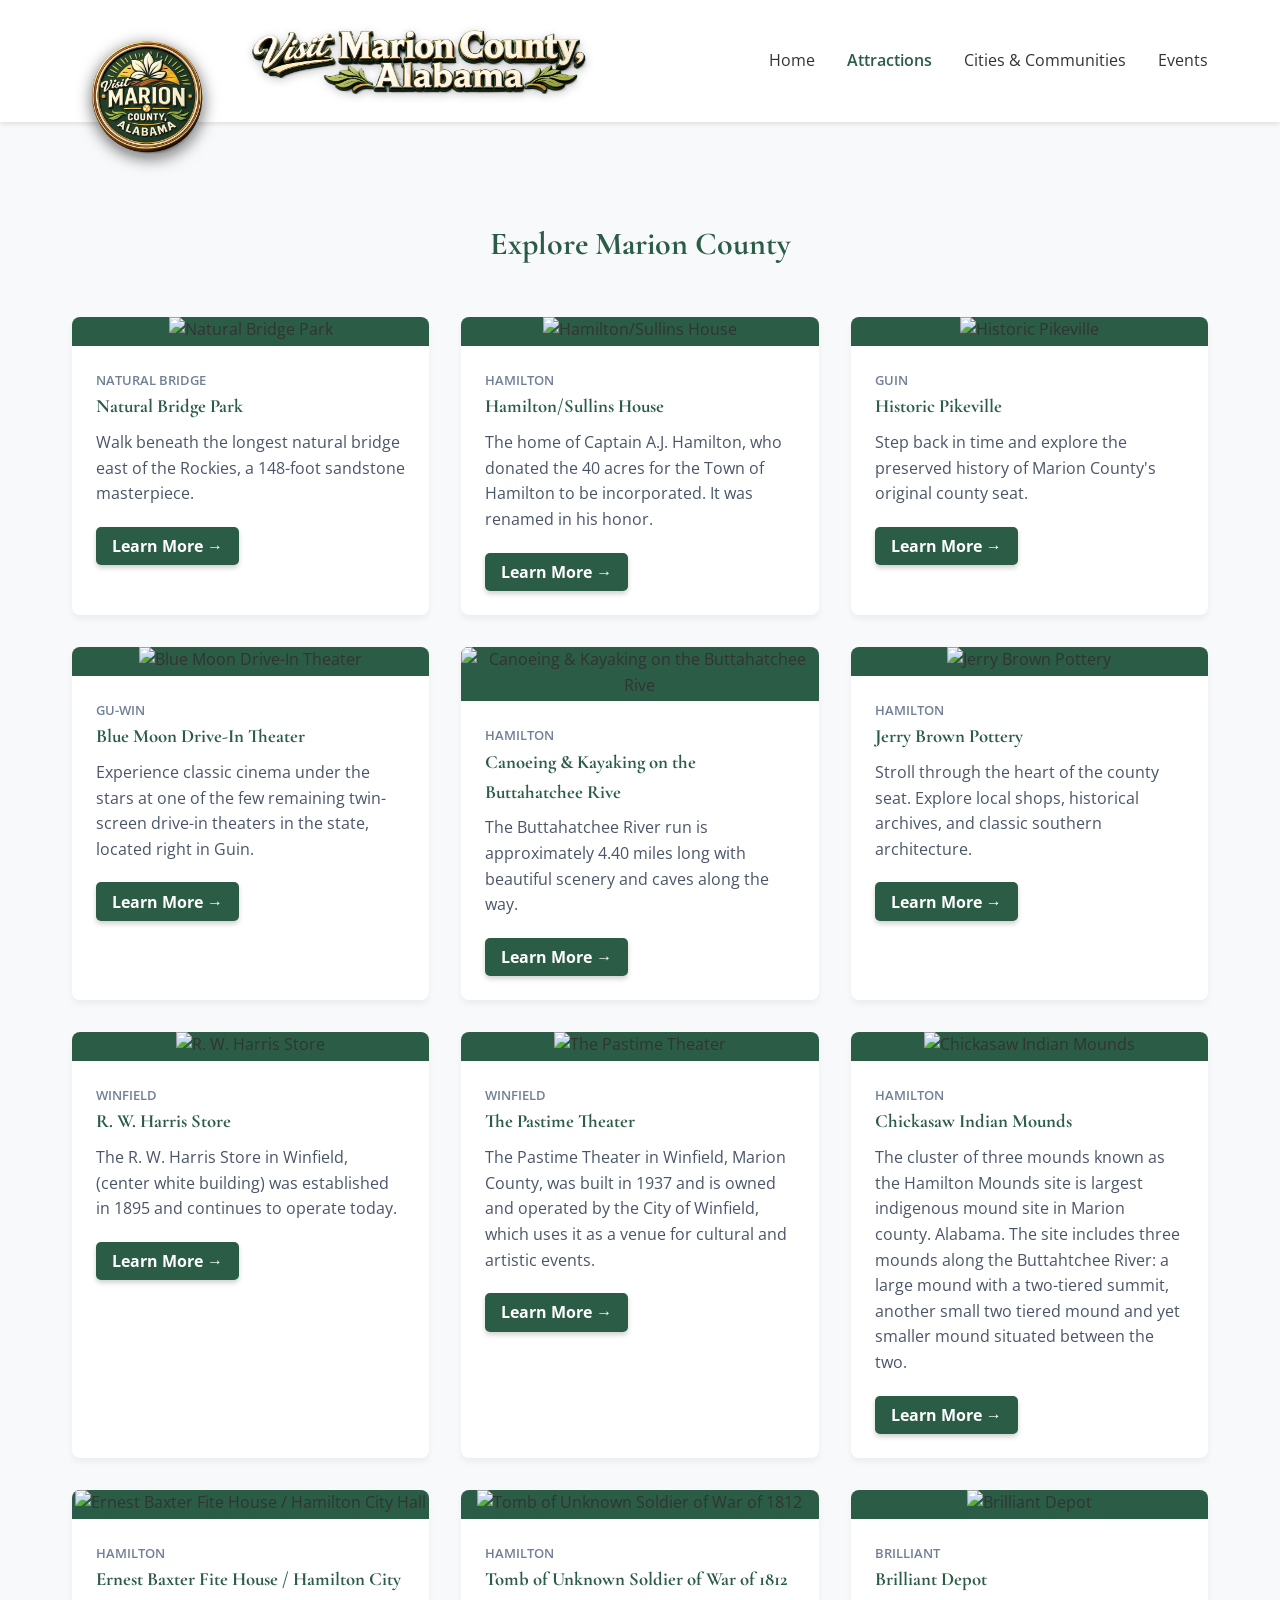
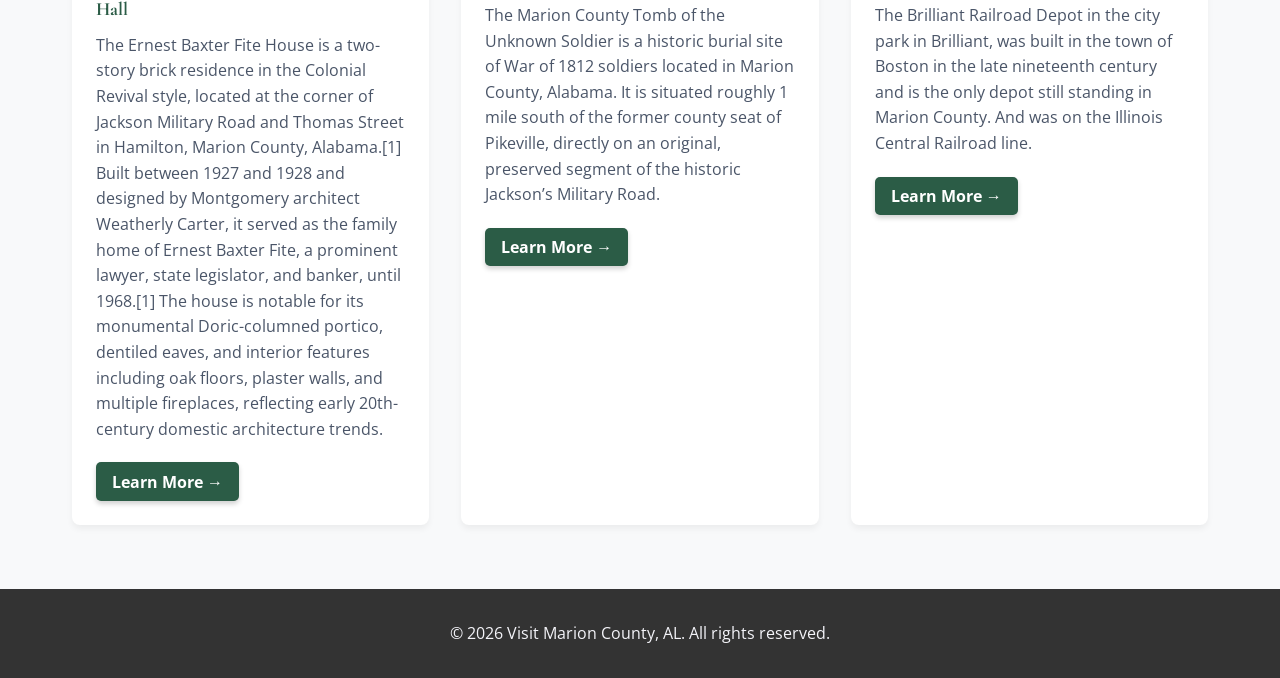
==== attractions.html @ 50924ee7 "Add files via upload" ====
﻿<!DOCTYPE html>
<html lang="en">
<head>
    <meta charset="UTF-8">
    <meta name="viewport" content="width=device-width, initial-scale=1.0">
    <meta http-equiv="Cache-Control" content="no-cache, no-store, must-revalidate">
    <meta http-equiv="Pragma" content="no-cache">
    <meta http-equiv="Expires" content="0">
    <title>Local Attractions | Visit Marion County, AL</title>
    <meta name="description" content="Explore the best places to visit, shop, and relax in Marion County, Alabama.">
    
    <link rel="preconnect" href="https://fonts.googleapis.com">
    <link rel="preconnect" href="https://fonts.gstatic.com" crossorigin>
    <link href="https://fonts.googleapis.com/css2?family=Cormorant+Garamond:wght@600;700&family=Open+Sans:wght@400;600;700&family=Playfair+Display:ital,wght@0,600;0,700;1,600&display=swap" rel="stylesheet">
    
    <link rel="stylesheet" href="style.css?v=202606122145">
    
    <!-- Favicons -->
<link rel="apple-touch-icon" sizes="180x180" href="/apple-touch-icon.png">
<link rel="icon" type="image/png" sizes="32x32" href="/favicon-32x32.png">
<link rel="icon" type="image/png" sizes="16x16" href="/favicon-16x16.png">
<link rel="manifest" href="/site.webmanifest">
<link rel="shortcut icon" href="/favicon.ico">
</head>
<body>

    <header class="site-header">
        <div class="nav-container">
            <a href="index.html?v=202606122145" class="logo">
                <img src="./assets/vmc_logo.png?v=202606122145" alt="Visit Marion County Logo" class="nav-logo-img">
                <img src="./assets/vmc_word_title.png?v=202606122145" alt="Visit Marion County, Alabama" class="nav-title-img">
            </a>
            <nav class="main-nav">
                <ul>
                    <li><a href="index.html?v=202606122145">Home</a></li>
                    <li><a href="attractions.html?v=202606122145" class="active">Attractions</a></li>
                    <li><a href="communities.html?v=202606122145">Cities & Communities</a></li>
                    <li><a href="events.html?v=202606122145">Events</a></li>
                </ul>
            </nav>
        </div>
    </header>

    <main class="content-wrapper" style="margin-top: 6rem;">
        <h2 class="section-title">Explore Marion County</h2>
        
        <div class="grid-container" id="attractions-grid">
            <p style="text-align: center; width: 100%;">Loading attractions...</p>
        </div>
    </main>

    <footer class="site-footer">
        <p>&copy; 2026 Visit Marion County, AL. All rights reserved.</p>
    </footer>

    <script src="main.js?v=202606122145"></script>
</body>
</html>
---- style.css ----
﻿/* --- CSS Variables for Easy Theming --- */
:root {
    --primary-color: #2b5c46; 
    --secondary-color: #e67e22; 
    --text-dark: #333333;
    --text-light: #f4f4f9;
    --bg-light: #ffffff;
    --bg-offwhite: #f8f9fa;
    
    /* Updated Fonts */
    --font-main: 'Open Sans', sans-serif; /* Clean font for small reading */
    --font-heading: 'Cormorant Garamond', 'Playfair Display', Georgia, serif; /* Refined display font inspired by the wordmark */
}
/* --- Global Resets --- */
* {
    margin: 0;
    padding: 0;
    box-sizing: border-box;
}

body {
    font-family: var(--font-main);
    color: var(--text-dark);
    background-color: var(--bg-offwhite);
    line-height: 1.6;
}

/* --- Typography & Links --- */
a {
    text-decoration: none;
    color: var(--text-dark);
    transition: color 0.3s ease;
}

/* --- Navigation Header (Flexbox) --- */
.site-header {
    background-color: var(--bg-light);
    box-shadow: 0 2px 5px rgba(0,0,0,0.1);
    position: sticky;
    top: 0;
    z-index: 1000;
}

.nav-container {
    display: flex;
    justify-content: space-between;
    align-items: center;
    max-width: 1200px;
    margin: 0 auto;
    padding: 1rem 2rem;
}

/* --- Overlapping / Straddling Logo --- */
.logo {
    display: flex;
    align-items: center;
    text-decoration: none;
    position: relative; 
    z-index: 1002; /* Ensures the logo stays visually above the hero video overlay */
    max-width: 100%;
    min-width: 0;
}

.nav-logo-img {
    height: 150px; /* Increased significantly to serve as a strong anchor */
    width: auto;
    margin-right: 20px; /* Pushes the text slightly further away to let the larger logo breathe */
    margin-top: 5px; /* Pulls the logo up closer to the very top edge of the screen */
    margin-bottom: -75px; /* Maintains the exact 50/50 straddle over the video */
    filter: drop-shadow(0 4px 8px rgba(0,0,0,0.6)); /* Made the shadow slightly darker to help it pop against the video */
}

.nav-title-img {
    max-height: 90px; /* Keeps the wordmark contained inside the menu bar */
    width: auto;      /* Prevents the image from stretching or distorting */
    max-width: min(430px, 55vw);
    object-fit: contain;
    filter: drop-shadow(0 2px 4px rgba(0,0,0,0.2)); /* Adds a very soft shadow to make it pop off the white background */
}
.text {
    font-size: 1.5rem;
    font-weight: bold;
    color: var(--primary-color);
}
.main-nav ul {
    list-style: none;
    display: flex;
    gap: 2rem;
}

.main-nav a:hover, .main-nav a.active {
    color: var(--primary-color);
    font-weight: 600;
}

/* --- Hero Section with Background Video --- */
.hero {
    position: relative;
    color: var(--text-light);
    text-align: center;
    padding: 8rem 2rem; /* Increased padding slightly for a larger cinematic feel */
    overflow: hidden; /* Keeps the video from bleeding outside the section */
    display: flex;
    align-items: center;
    justify-content: center;
    min-height: 60vh; /* Ensures the video area is always reasonably tall */
}

.hero-video {
    position: absolute;
    top: 50%;
    left: 50%;
    min-width: 100%;
    min-height: 100%;
    width: auto;
    height: auto;
    transform: translateX(-50%) translateY(-50%);
    z-index: 1; /* Pushes the video to the very back */
    object-fit: cover; /* Forces the video to fill the space without stretching */
}

.hero-overlay {
    position: absolute;
    top: 0;
    left: 0;
    width: 100%;
    height: 100%;
    background-color: rgba(43, 92, 70, 0.6); /* Uses your primary green color with 60% transparency */
    z-index: 2; /* Sits between the video and the text */
}

.hero-content {
    position: relative;
    z-index: 3; /* Prings the text and button to the very front */
    max-width: 800px;
}

.hero h1 {
    font-family: var(--font-heading);
    font-size: 3.5rem;
    font-weight: 700;
    margin-bottom: 1rem;
    text-shadow: 2px 2px 4px rgba(0,0,0,0.5); /* Helps text pop off the screen */
}

.hero p {
    font-size: 1.2rem;
    margin: 0 auto 2rem auto;
    text-shadow: 1px 1px 3px rgba(0,0,0,0.5);
}
/* --- Content Wrapper & Grid Section --- */
.content-wrapper {
    max-width: 1200px;
    margin: 4rem auto;
    padding: 0 2rem;
}

.section-title {
    font-family: var(--font-heading);
    text-align: center;
    font-size: 2rem;
    font-weight: 700;
    margin-bottom: 3rem;
    color: var(--primary-color);
}

/* THE MAGIC RESPONSIVE GRID */
.grid-container {
    display: grid;
    /* This automatically creates new columns if there is at least 300px of space, otherwise it stacks them */
    grid-template-columns: repeat(auto-fit, minmax(300px, 1fr));
    gap: 2rem;
}

.grid-card {
    background: var(--bg-light);
    border-radius: 8px;
    overflow: hidden;
    box-shadow: 0 4px 6px rgba(0,0,0,0.05);
    transition: transform 0.3s ease;
}

.grid-card:hover {
    transform: translateY(-5px);
}

.card-image {
    height: 200px;
    width: 100%;
    /* Replace background-color with actual images using background-image or an <img> tag */
}

.card-content {
    padding: 1.5rem;
}

.card-content h3 {
    font-family: var(--font-heading);
    font-weight: 700;
    margin-bottom: 0.5rem;
    color: var(--primary-color);
}

.card-link {
    display: inline-block;
    margin-top: 0.25rem;
    background-color: var(--primary-color);
    color: var(--bg-light);
    padding: 0.7rem 1rem;
    border-radius: 5px;
    font-weight: 700;
    line-height: 1;
    box-shadow: 0 3px 5px rgba(0,0,0,0.18);
    transition: background-color 0.3s ease, color 0.3s ease, transform 0.2s ease;
}

.card-link:hover {
    background-color: #1f4433;
    color: var(--bg-light);
    transform: translateY(-2px);
}

.card-actions {
    display: flex;
    flex-wrap: wrap;
    gap: 0.75rem;
    align-items: center;
}

.card-actions .card-link {
    margin-top: 0;
}


/* --- Footer --- */
.site-footer {
    background-color: var(--text-dark);
    color: var(--text-light);
    text-align: center;
    padding: 2rem;
    margin-top: auto;
}

/* --- Mobile Nav Media Query --- */
@media (max-width: 768px) {
    .nav-container {
        flex-direction: column;
        gap: 1rem;
        padding: 0.75rem 1rem 1rem;
        overflow: visible;
    }

    .logo {
        justify-content: center;
        width: 100%;
    }

    .nav-logo-img {
        height: 86px;
        margin-right: 8px;
        margin-top: 0;
        margin-bottom: -28px;
        flex: 0 0 auto;
    }

    .nav-title-img {
        max-height: 58px;
        max-width: calc(100% - 98px);
    }
    
    .main-nav ul {
        flex-wrap: wrap;
        justify-content: center;
        gap: 1rem;
    }
}
/* --- Buttons --- */
.btn {
    display: inline-block;
    background-color: var(--secondary-color); /* Pulls that warm orange accent */
    color: var(--bg-light); /* Keeps the text bright white */
    padding: 0.8rem 1.5rem;
    border-radius: 5px;
    font-weight: bold;
    text-transform: uppercase;
    letter-spacing: 1px;
    transition: background-color 0.3s ease, transform 0.2s ease;
    box-shadow: 0 4px 6px rgba(0,0,0,0.4); /* Helps it stand out from the video */
}

.btn:hover {
    background-color: #d67118;
    color: var(--bg-light);
    transform: translateY(-2px); /* Gives it a nice little lift when clicked */
}
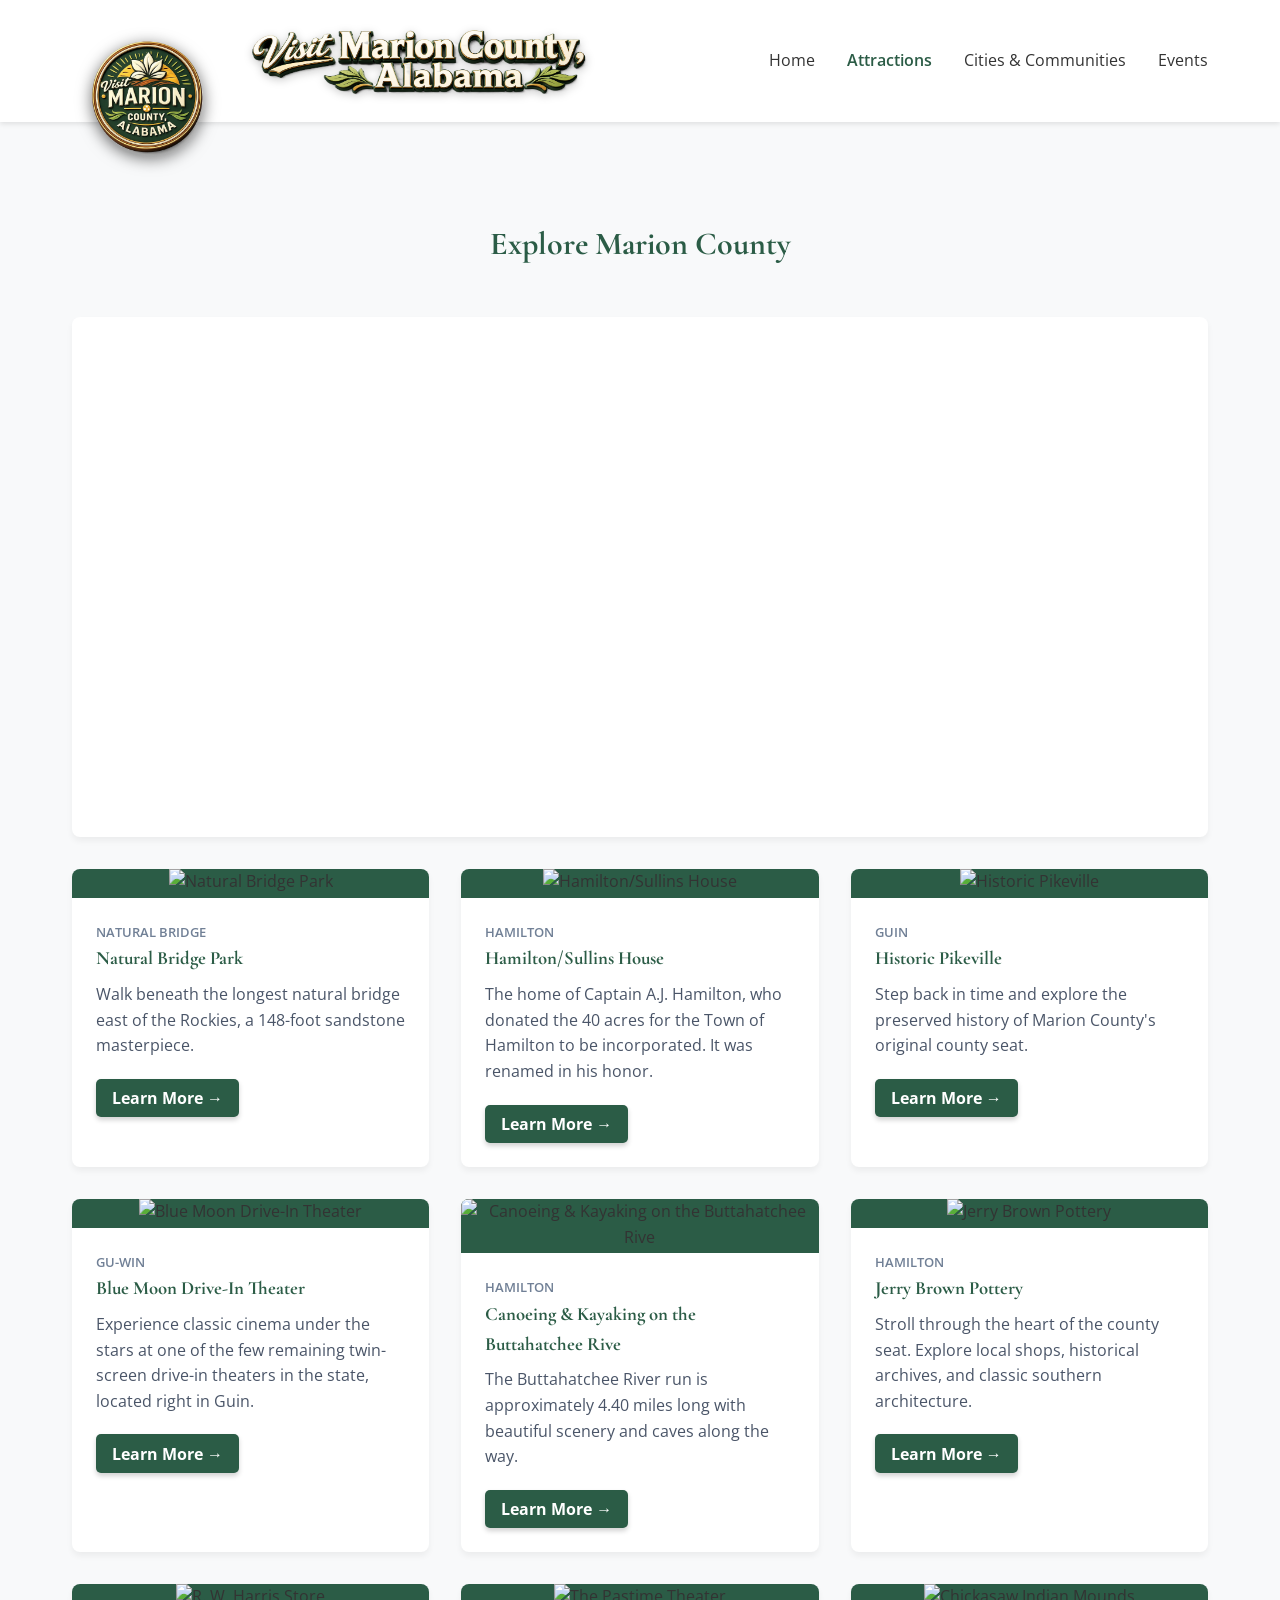
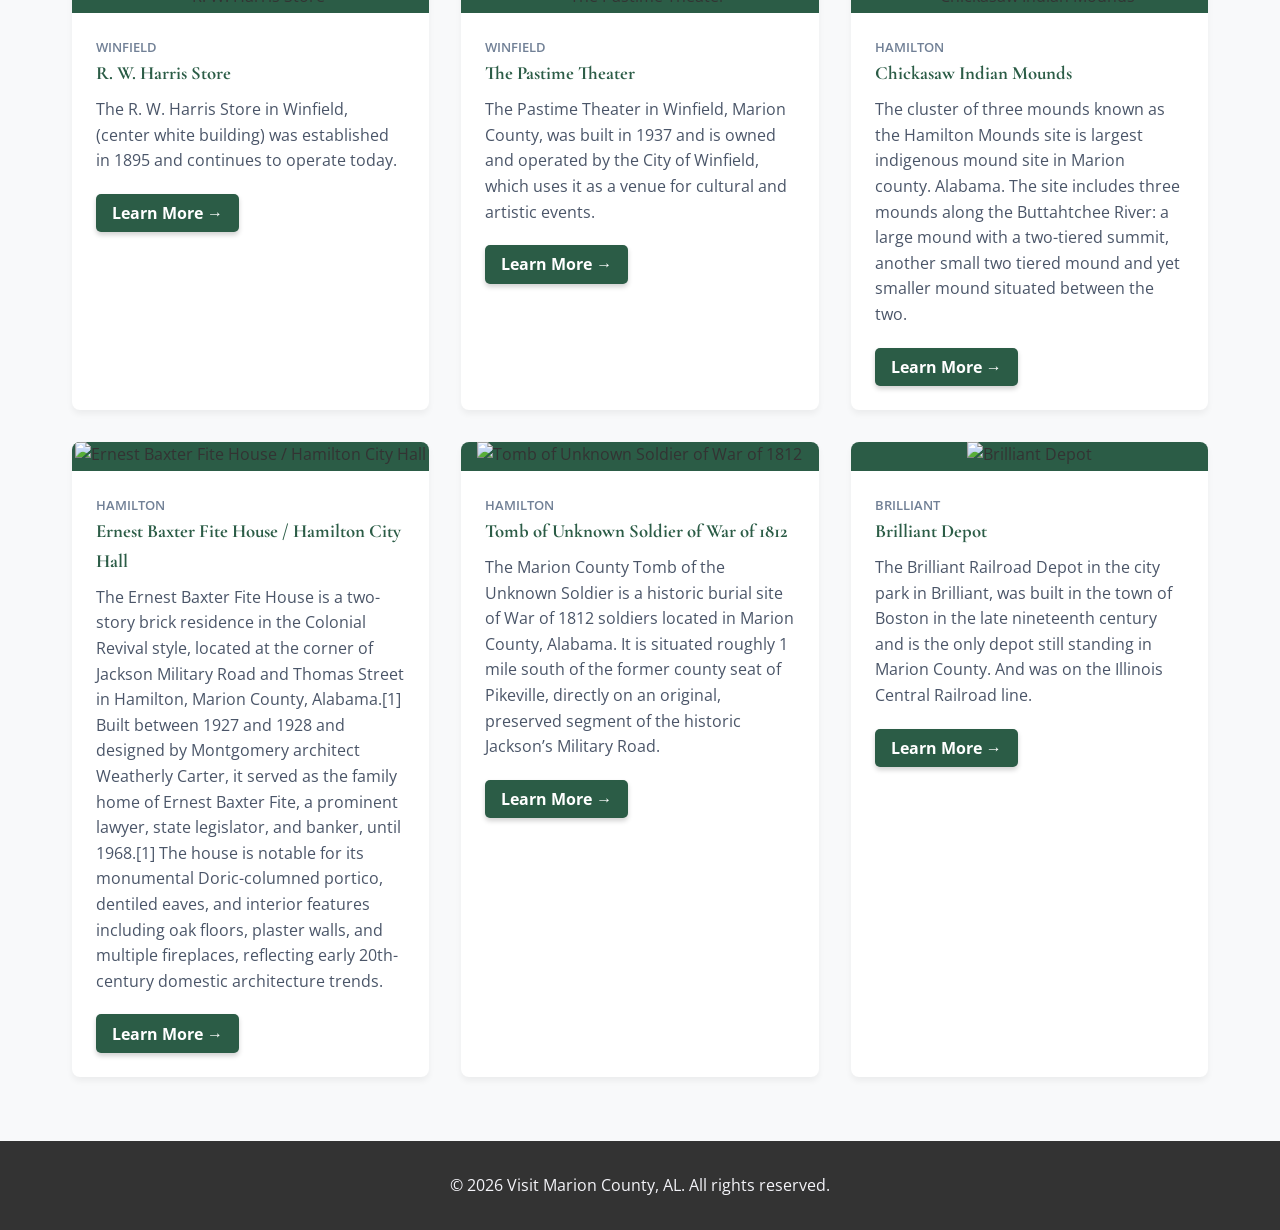
==== commit 489c98d2: "Add files via upload" ====
--- a/attractions.html
+++ b/attractions.html
@@ -13,7 +13,7 @@
     <link rel="preconnect" href="https://fonts.gstatic.com" crossorigin>
     <link href="https://fonts.googleapis.com/css2?family=Cormorant+Garamond:wght@600;700&family=Open+Sans:wght@400;600;700&family=Playfair+Display:ital,wght@0,600;0,700;1,600&display=swap" rel="stylesheet">
     
-    <link rel="stylesheet" href="style.css?v=202606122145">
+    <link rel="stylesheet" href="style.css?v=202606131200">
     
     <!-- Favicons -->
 <link rel="apple-touch-icon" sizes="180x180" href="/apple-touch-icon.png">
@@ -26,26 +26,40 @@
 
     <header class="site-header">
         <div class="nav-container">
-            <a href="index.html?v=202606122145" class="logo">
-                <img src="./assets/vmc_logo.png?v=202606122145" alt="Visit Marion County Logo" class="nav-logo-img">
-                <img src="./assets/vmc_word_title.png?v=202606122145" alt="Visit Marion County, Alabama" class="nav-title-img">
-            </a>
-            <nav class="main-nav">
-                <ul>
-                    <li><a href="index.html?v=202606122145">Home</a></li>
-                    <li><a href="attractions.html?v=202606122145" class="active">Attractions</a></li>
-                    <li><a href="communities.html?v=202606122145">Cities & Communities</a></li>
-                    <li><a href="events.html?v=202606122145">Events</a></li>
+            <a href="index.html?v=202606122225" class="logo">
+                <img src="./assets/vmc_logo.png?v=202606122225" alt="Visit Marion County Logo" class="nav-logo-img">
+                <img src="./assets/vmc_word_title.png?v=202606122225" alt="Visit Marion County, Alabama" class="nav-title-img">
+            </a>
+            <button class="menu-toggle" type="button" aria-label="Open navigation menu" aria-expanded="false" aria-controls="main-nav">
+                <span></span>
+                <span></span>
+                <span></span>
+            </button>
+            <nav class="main-nav" id="main-nav">
+                <ul>
+                    <li><a href="index.html?v=202606122225">Home</a></li>
+                    <li><a href="attractions.html?v=202606122225" class="active">Attractions</a></li>
+                    <li><a href="communities.html?v=202606122225">Cities & Communities</a></li>
+                    <li><a href="events.html?v=202606122225">Events</a></li>
                 </ul>
             </nav>
         </div>
     </header>
 
     <main class="content-wrapper" style="margin-top: 6rem;">
-        <h2 class="section-title">Explore Marion County</h2>
-        
-        <div class="grid-container" id="attractions-grid">
-            <p style="text-align: center; width: 100%;">Loading attractions...</p>
+        <h2 class="section-title">Explore Marion County</h2>
+
+        <section class="map-card" aria-label="Map of Marion County attractions">
+            <iframe
+                src="https://www.google.com/maps/d/u/2/embed?mid=1qbXtED8u4jST0HBCP3c2zBrIUw1wqNw&ehbc=2E312F"
+                title="Map of Marion County attractions"
+                loading="lazy"
+                referrerpolicy="no-referrer-when-downgrade">
+            </iframe>
+        </section>
+        
+        <div class="grid-container" id="attractions-grid">
+            <p style="text-align: center; width: 100%;">Loading attractions...</p>
         </div>
     </main>
 
@@ -53,6 +67,6 @@
         <p>&copy; 2026 Visit Marion County, AL. All rights reserved.</p>
     </footer>
 
-    <script src="main.js?v=202606122145"></script>
+    <script src="main.js?v=202606122225"></script>
 </body>
 </html>
--- a/style.css
+++ b/style.css
@@ -82,16 +82,20 @@
     font-weight: bold;
     color: var(--primary-color);
 }
-.main-nav ul {
-    list-style: none;
-    display: flex;
-    gap: 2rem;
-}
-
-.main-nav a:hover, .main-nav a.active {
-    color: var(--primary-color);
-    font-weight: 600;
-}
+.main-nav ul {
+    list-style: none;
+    display: flex;
+    gap: 2rem;
+}
+
+.main-nav a:hover, .main-nav a.active {
+    color: var(--primary-color);
+    font-weight: 600;
+}
+
+.menu-toggle {
+    display: none;
+}
 
 /* --- Hero Section with Background Video --- */
 .hero {
@@ -165,12 +169,27 @@
 }
 
 /* THE MAGIC RESPONSIVE GRID */
-.grid-container {
-    display: grid;
-    /* This automatically creates new columns if there is at least 300px of space, otherwise it stacks them */
-    grid-template-columns: repeat(auto-fit, minmax(300px, 1fr));
-    gap: 2rem;
-}
+.grid-container {
+    display: grid;
+    /* This automatically creates new columns if there is at least 300px of space, otherwise it stacks them */
+    grid-template-columns: repeat(auto-fit, minmax(300px, 1fr));
+    gap: 2rem;
+}
+
+.map-card {
+    background: var(--bg-light);
+    border-radius: 8px;
+    box-shadow: 0 4px 6px rgba(0,0,0,0.05);
+    margin-bottom: 2rem;
+    overflow: hidden;
+}
+
+.map-card iframe {
+    display: block;
+    width: 100%;
+    height: clamp(320px, 52vw, 520px);
+    border: 0;
+}
 
 .grid-card {
     background: var(--bg-light);
@@ -244,14 +263,15 @@
 /* --- Mobile Nav Media Query --- */
 @media (max-width: 768px) {
     .nav-container {
-        flex-direction: column;
-        gap: 1rem;
-        padding: 0.75rem 1rem 1rem;
+        display: grid;
+        grid-template-columns: minmax(0, 1fr) auto;
+        gap: 0.75rem;
+        padding: 0.75rem 1rem;
         overflow: visible;
     }
 
     .logo {
-        justify-content: center;
+        justify-content: flex-start;
         width: 100%;
     }
 
@@ -267,13 +287,80 @@
         max-height: 58px;
         max-width: calc(100% - 98px);
     }
+
+    .menu-toggle {
+        align-self: center;
+        display: inline-flex;
+        flex-direction: column;
+        justify-content: center;
+        gap: 5px;
+        width: 44px;
+        height: 44px;
+        padding: 0;
+        background-color: var(--primary-color);
+        border: 0;
+        border-radius: 5px;
+        box-shadow: 0 3px 5px rgba(0,0,0,0.18);
+        cursor: pointer;
+    }
+
+    .menu-toggle span {
+        display: block;
+        width: 22px;
+        height: 2px;
+        margin: 0 auto;
+        background-color: var(--bg-light);
+        border-radius: 2px;
+        transition: transform 0.2s ease, opacity 0.2s ease;
+    }
+
+    .menu-toggle.open span:nth-child(1) {
+        transform: translateY(7px) rotate(45deg);
+    }
+
+    .menu-toggle.open span:nth-child(2) {
+        opacity: 0;
+    }
+
+    .menu-toggle.open span:nth-child(3) {
+        transform: translateY(-7px) rotate(-45deg);
+    }
+
+    .main-nav {
+        display: none;
+        grid-column: 1 / -1;
+        width: 100%;
+    }
+
+    .main-nav.open {
+        display: block;
+    }
     
     .main-nav ul {
-        flex-wrap: wrap;
-        justify-content: center;
-        gap: 1rem;
-    }
-}
+        flex-direction: column;
+        gap: 0;
+        width: 100%;
+        padding-top: 0.5rem;
+    }
+
+    .main-nav li {
+        width: 100%;
+    }
+
+    .main-nav a {
+        display: block;
+        width: 100%;
+        padding: 0.85rem 1rem;
+        background-color: var(--bg-offwhite);
+        border-top: 1px solid rgba(43, 92, 70, 0.14);
+        color: var(--text-dark);
+    }
+
+    .main-nav a:hover,
+    .main-nav a.active {
+        background-color: rgba(43, 92, 70, 0.08);
+    }
+}
 /* --- Buttons --- */
 .btn {
     display: inline-block;
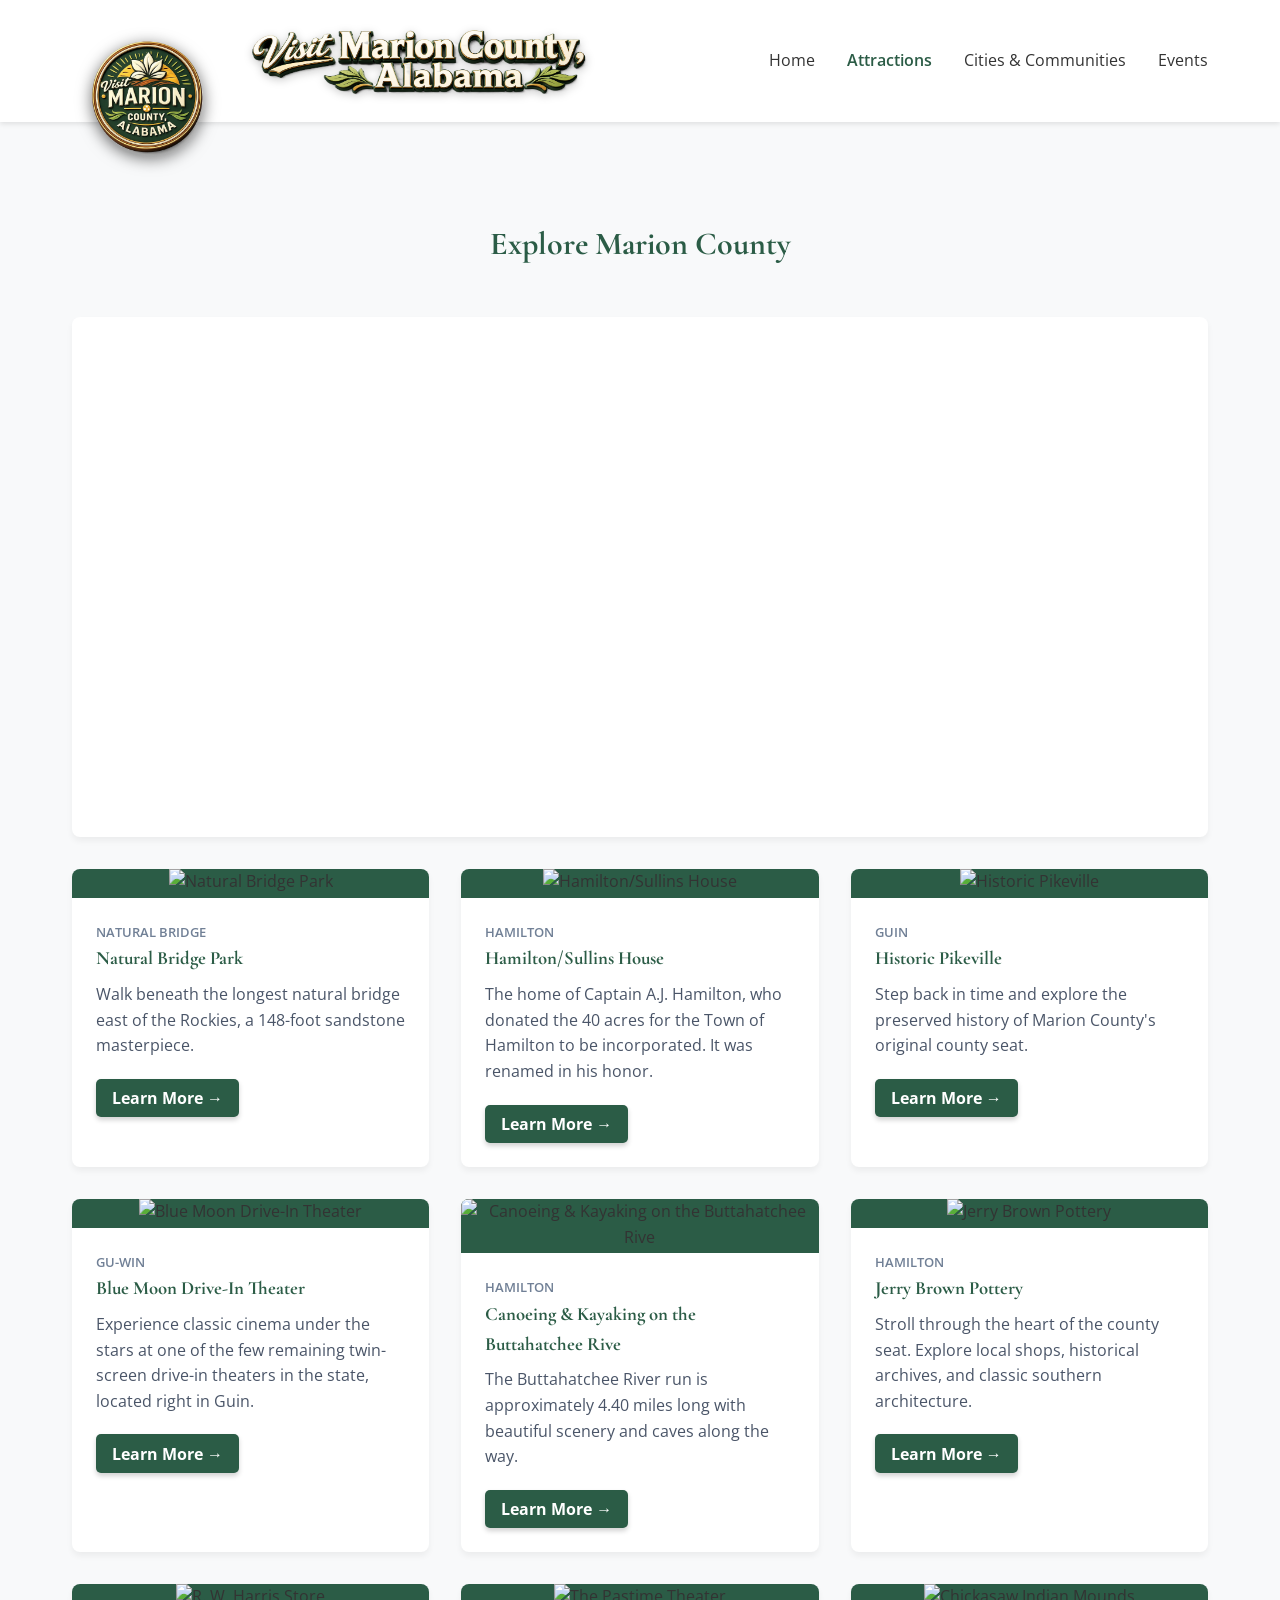
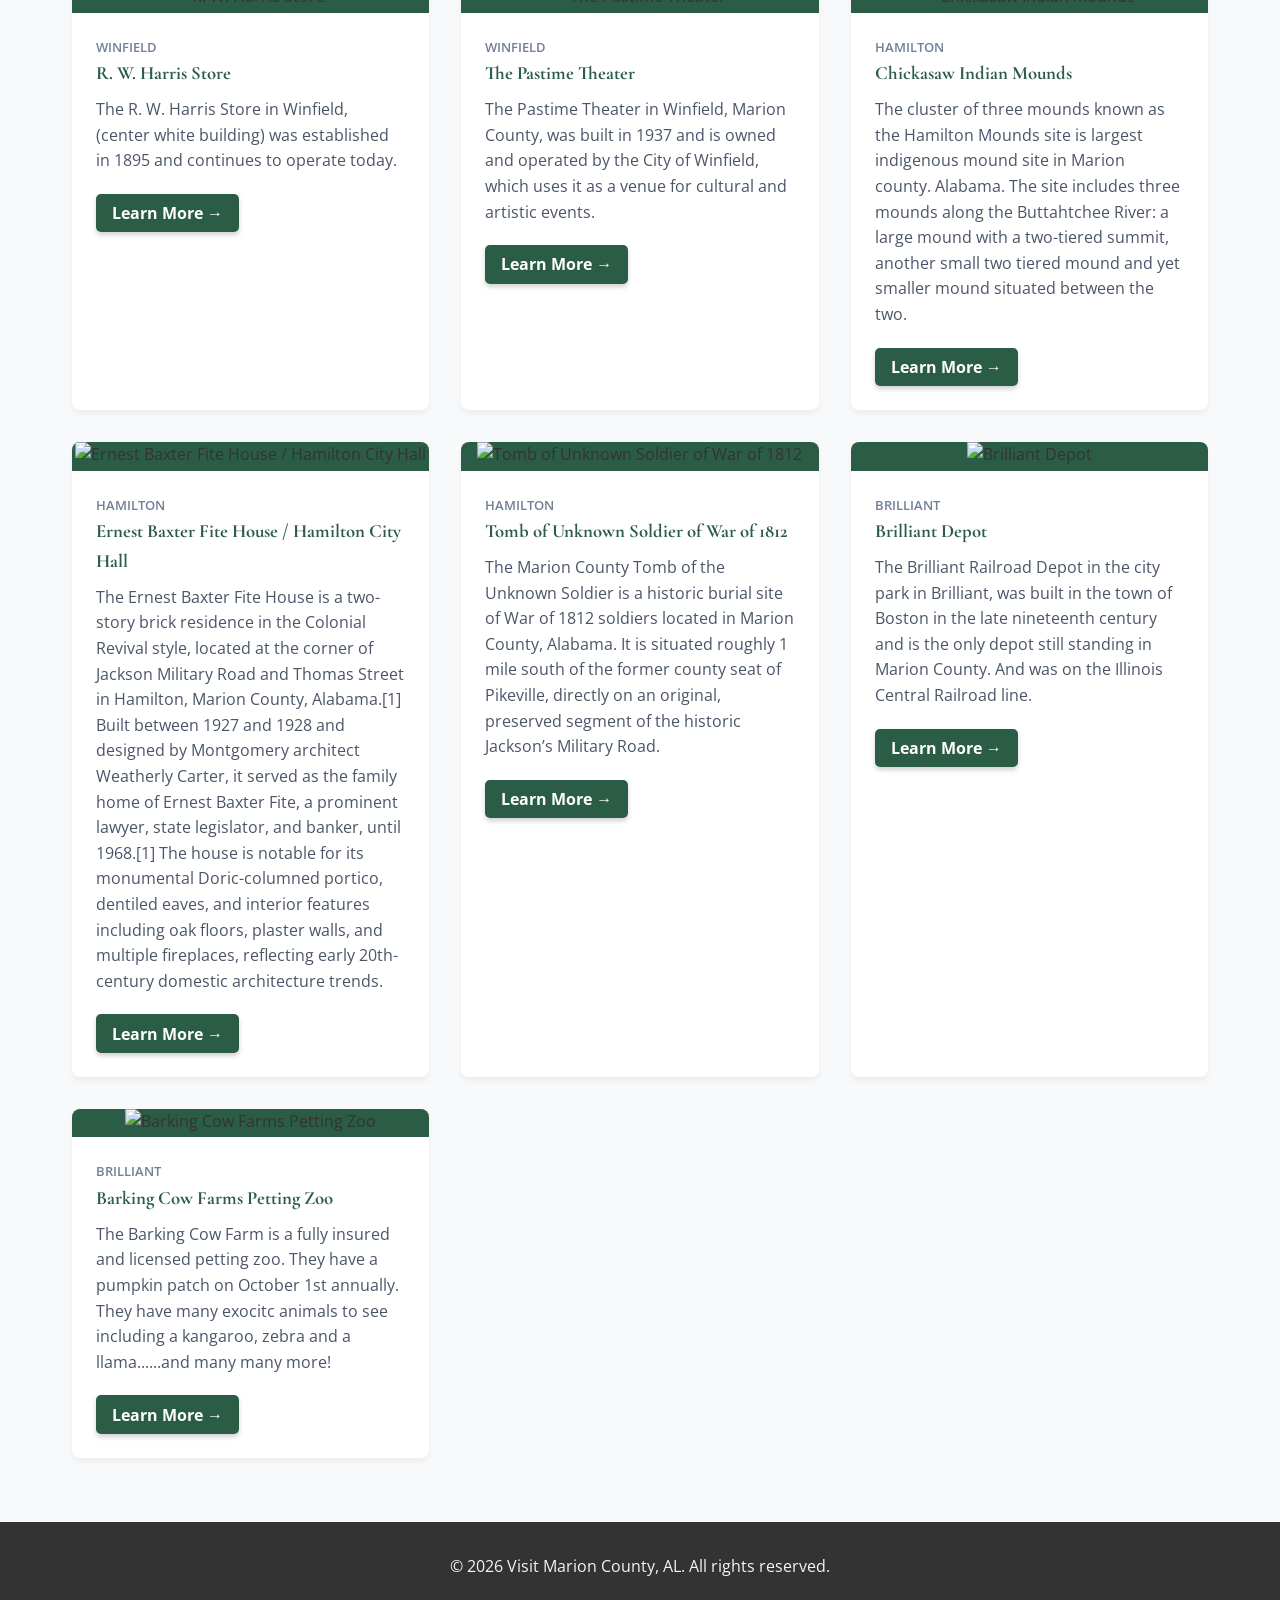
==== commit 6f9ddff3: "Add files via upload" ====
--- a/attractions.html
+++ b/attractions.html
@@ -51,7 +51,7 @@
 
         <section class="map-card" aria-label="Map of Marion County attractions">
             <iframe
-                src="https://www.google.com/maps/d/u/2/embed?mid=1qbXtED8u4jST0HBCP3c2zBrIUw1wqNw&ehbc=2E312F"
+                src="https://www.google.com/maps/d/u/2/embed?mid=1qbXtED8u4jST0HBCP3c2zBrIUw1wqNw&ehbc=2E312F&showlist=1"
                 title="Map of Marion County attractions"
                 loading="lazy"
                 referrerpolicy="no-referrer-when-downgrade">
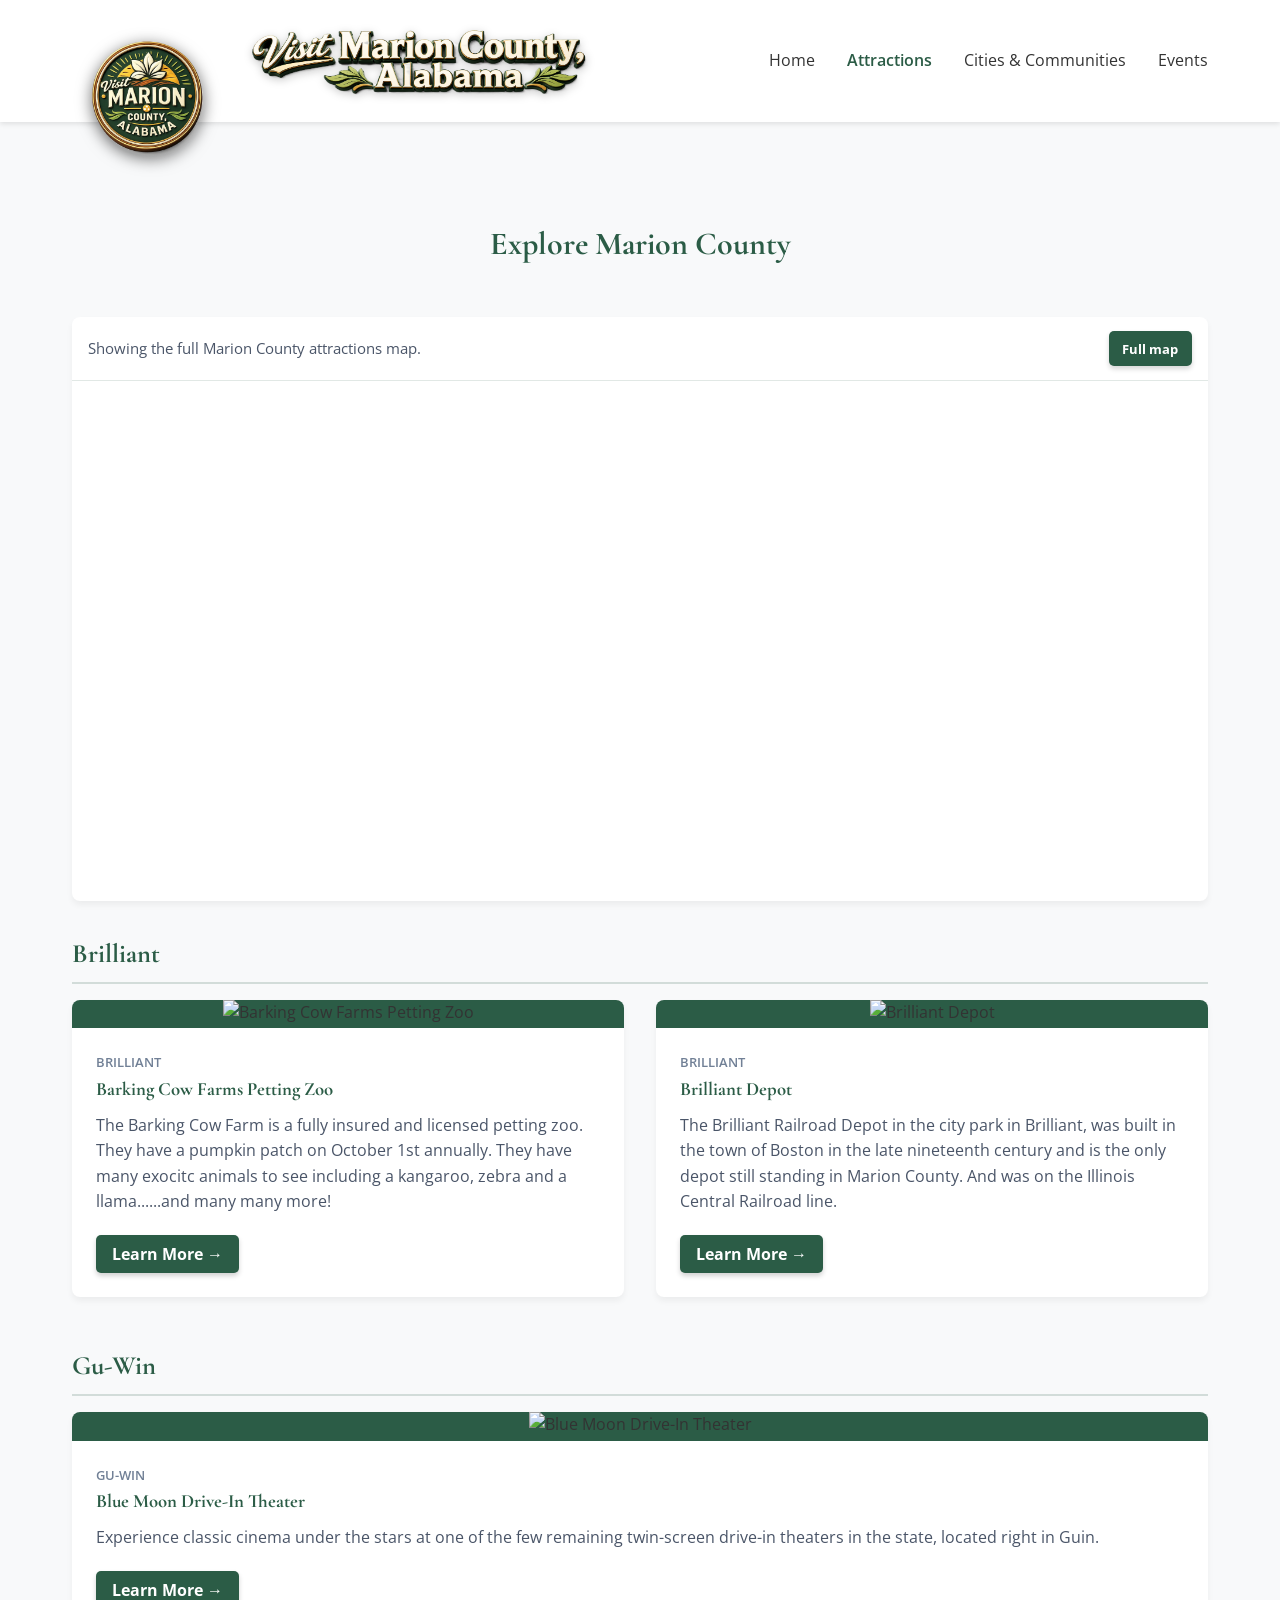
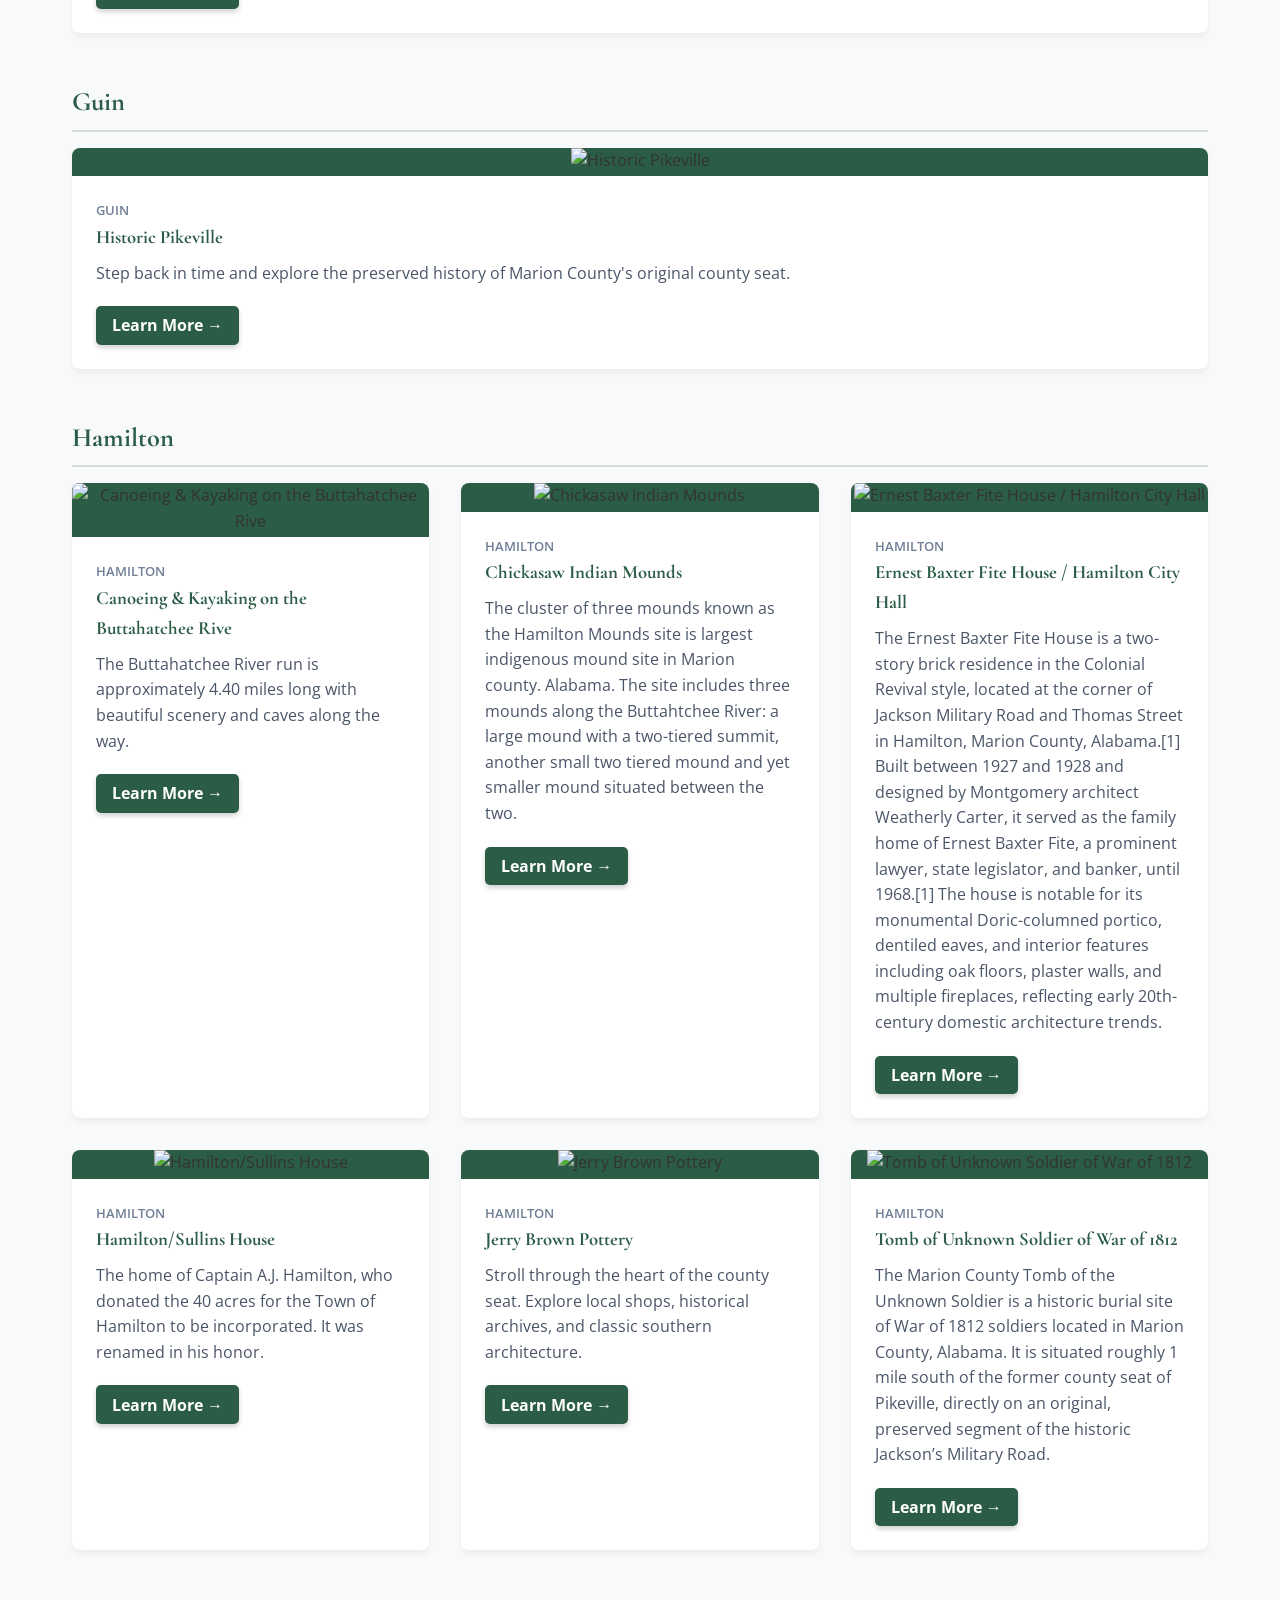
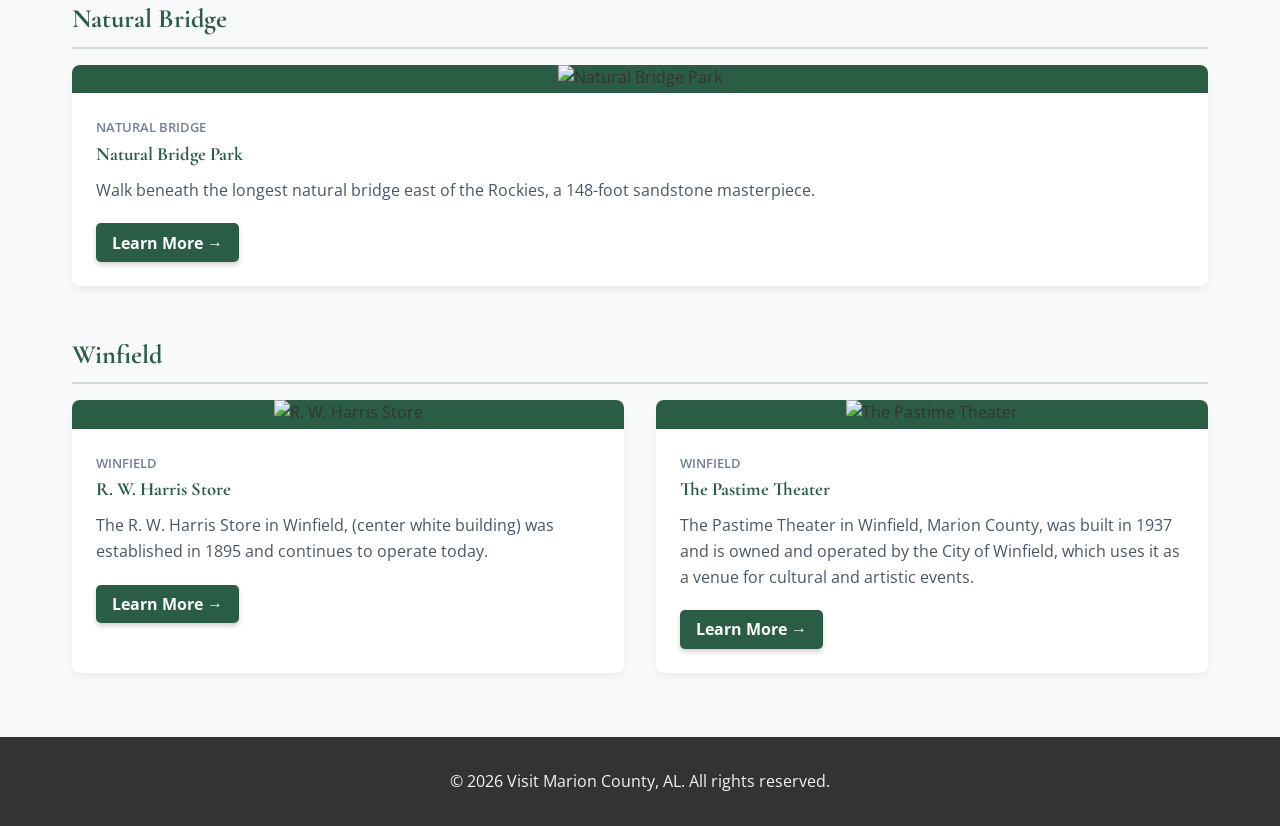
==== commit 5ba7040c: "Add files via upload" ====
--- a/attractions.html
+++ b/attractions.html
@@ -50,7 +50,12 @@
         <h2 class="section-title">Explore Marion County</h2>
 
         <section class="map-card" aria-label="Map of Marion County attractions">
+            <div class="map-toolbar">
+                <p id="map-status">Showing the full Marion County attractions map.</p>
+                <button class="map-reset-button" id="map-reset-button" type="button">Full map</button>
+            </div>
             <iframe
+                id="attractions-map"
                 src="https://www.google.com/maps/d/u/2/embed?mid=1qbXtED8u4jST0HBCP3c2zBrIUw1wqNw&ehbc=2E312F&showlist=1"
                 title="Map of Marion County attractions"
                 loading="lazy"
--- a/style.css
+++ b/style.css
@@ -176,6 +176,29 @@
     gap: 2rem;
 }
 
+.attraction-city-group {
+    grid-column: 1 / -1;
+}
+
+.attraction-city-group + .attraction-city-group {
+    margin-top: 1rem;
+}
+
+.city-group-title {
+    font-family: var(--font-heading);
+    font-size: 1.65rem;
+    color: var(--primary-color);
+    margin-bottom: 1rem;
+    padding-bottom: 0.4rem;
+    border-bottom: 2px solid rgba(43, 92, 70, 0.18);
+}
+
+.city-group-grid {
+    display: grid;
+    grid-template-columns: repeat(auto-fit, minmax(300px, 1fr));
+    gap: 2rem;
+}
+
 .map-card {
     background: var(--bg-light);
     border-radius: 8px;
@@ -184,6 +207,41 @@
     overflow: hidden;
 }
 
+.map-toolbar {
+    display: flex;
+    justify-content: space-between;
+    align-items: center;
+    gap: 1rem;
+    padding: 0.85rem 1rem;
+    border-bottom: 1px solid rgba(43, 92, 70, 0.14);
+}
+
+.map-toolbar p {
+    margin: 0;
+    color: #4a5568;
+    font-size: 0.95rem;
+}
+
+.map-reset-button {
+    flex: 0 0 auto;
+    border: 0;
+    border-radius: 5px;
+    background-color: var(--primary-color);
+    color: var(--bg-light);
+    cursor: pointer;
+    font-family: var(--font-main);
+    font-weight: 700;
+    padding: 0.55rem 0.85rem;
+    box-shadow: 0 3px 5px rgba(0,0,0,0.16);
+    transition: background-color 0.3s ease, transform 0.2s ease;
+}
+
+.map-reset-button:hover,
+.map-reset-button:focus {
+    background-color: #1f4433;
+    transform: translateY(-1px);
+}
+
 .map-card iframe {
     display: block;
     width: 100%;
@@ -199,13 +257,22 @@
     transition: transform 0.3s ease;
 }
 
-.grid-card:hover {
-    transform: translateY(-5px);
-}
-
-.card-image {
-    height: 200px;
-    width: 100%;
+.grid-card:hover {
+    transform: translateY(-5px);
+}
+
+#attractions-grid .grid-card {
+    cursor: pointer;
+}
+
+#attractions-grid .grid-card:focus {
+    outline: 3px solid rgba(230, 126, 34, 0.45);
+    outline-offset: 4px;
+}
+
+.card-image {
+    height: 200px;
+    width: 100%;
     /* Replace background-color with actual images using background-image or an <img> tag */
 }
 
@@ -360,6 +427,11 @@
     .main-nav a.active {
         background-color: rgba(43, 92, 70, 0.08);
     }
+
+    .map-toolbar {
+        align-items: flex-start;
+        flex-direction: column;
+    }
 }
 /* --- Buttons --- */
 .btn {
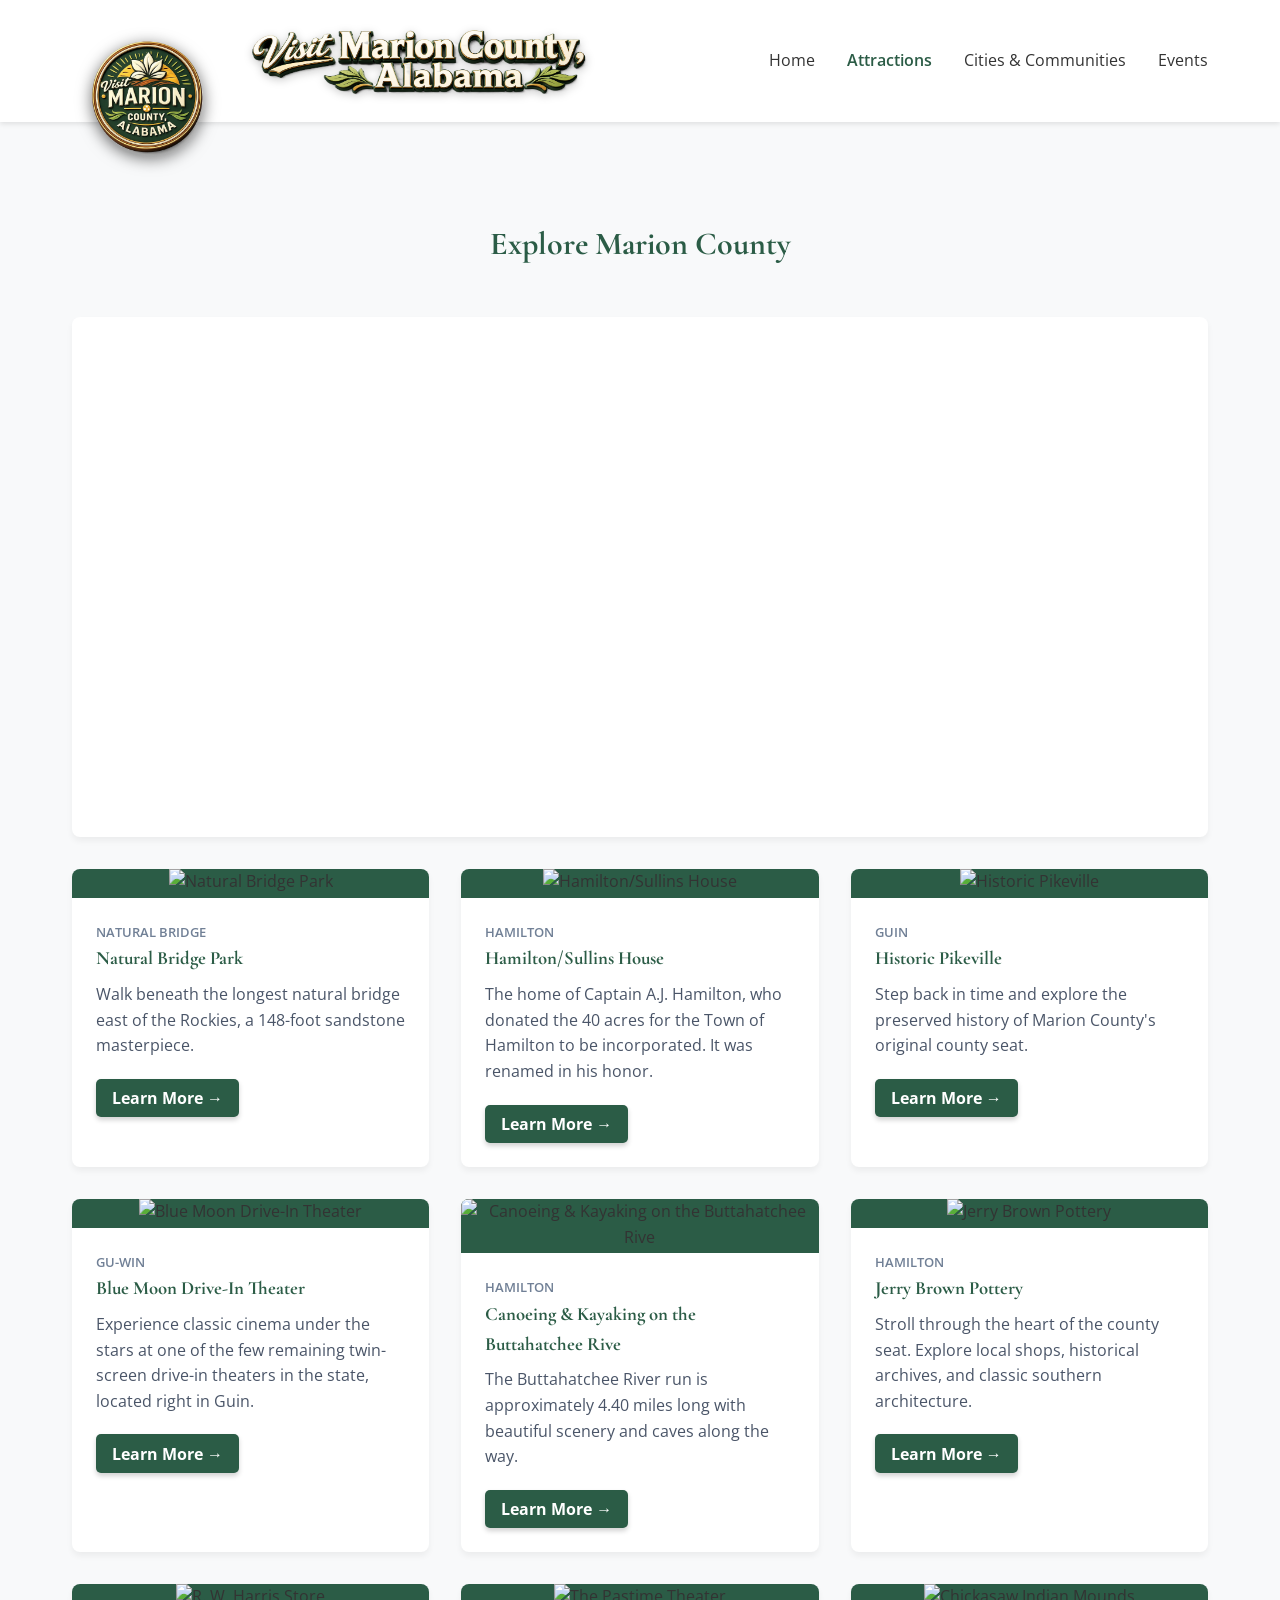
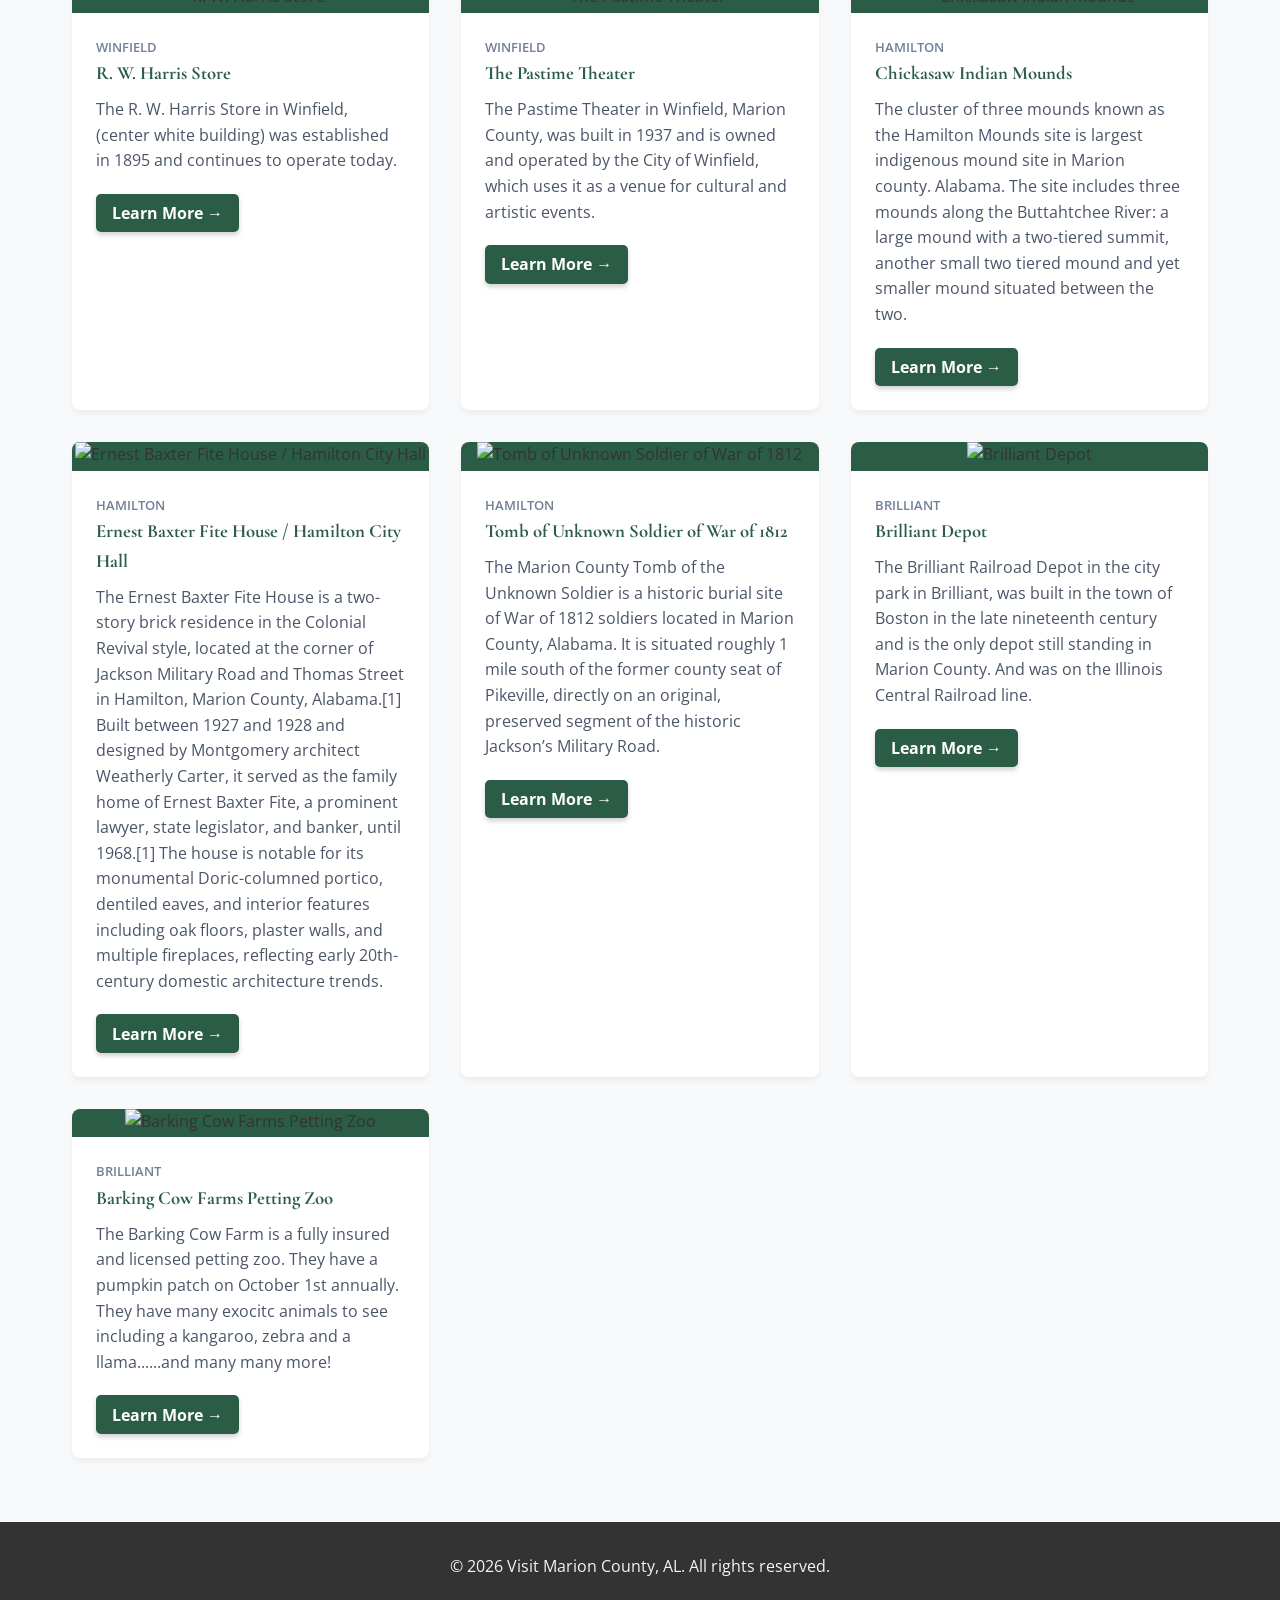
==== commit 8b44f544: "Add files via upload" ====
--- a/attractions.html
+++ b/attractions.html
@@ -50,12 +50,7 @@
         <h2 class="section-title">Explore Marion County</h2>
 
         <section class="map-card" aria-label="Map of Marion County attractions">
-            <div class="map-toolbar">
-                <p id="map-status">Showing the full Marion County attractions map.</p>
-                <button class="map-reset-button" id="map-reset-button" type="button">Full map</button>
-            </div>
             <iframe
-                id="attractions-map"
                 src="https://www.google.com/maps/d/u/2/embed?mid=1qbXtED8u4jST0HBCP3c2zBrIUw1wqNw&ehbc=2E312F&showlist=1"
                 title="Map of Marion County attractions"
                 loading="lazy"
--- a/style.css
+++ b/style.css
@@ -176,29 +176,6 @@
     gap: 2rem;
 }
 
-.attraction-city-group {
-    grid-column: 1 / -1;
-}
-
-.attraction-city-group + .attraction-city-group {
-    margin-top: 1rem;
-}
-
-.city-group-title {
-    font-family: var(--font-heading);
-    font-size: 1.65rem;
-    color: var(--primary-color);
-    margin-bottom: 1rem;
-    padding-bottom: 0.4rem;
-    border-bottom: 2px solid rgba(43, 92, 70, 0.18);
-}
-
-.city-group-grid {
-    display: grid;
-    grid-template-columns: repeat(auto-fit, minmax(300px, 1fr));
-    gap: 2rem;
-}
-
 .map-card {
     background: var(--bg-light);
     border-radius: 8px;
@@ -207,41 +184,6 @@
     overflow: hidden;
 }
 
-.map-toolbar {
-    display: flex;
-    justify-content: space-between;
-    align-items: center;
-    gap: 1rem;
-    padding: 0.85rem 1rem;
-    border-bottom: 1px solid rgba(43, 92, 70, 0.14);
-}
-
-.map-toolbar p {
-    margin: 0;
-    color: #4a5568;
-    font-size: 0.95rem;
-}
-
-.map-reset-button {
-    flex: 0 0 auto;
-    border: 0;
-    border-radius: 5px;
-    background-color: var(--primary-color);
-    color: var(--bg-light);
-    cursor: pointer;
-    font-family: var(--font-main);
-    font-weight: 700;
-    padding: 0.55rem 0.85rem;
-    box-shadow: 0 3px 5px rgba(0,0,0,0.16);
-    transition: background-color 0.3s ease, transform 0.2s ease;
-}
-
-.map-reset-button:hover,
-.map-reset-button:focus {
-    background-color: #1f4433;
-    transform: translateY(-1px);
-}
-
 .map-card iframe {
     display: block;
     width: 100%;
@@ -259,15 +201,6 @@
 
 .grid-card:hover {
     transform: translateY(-5px);
-}
-
-#attractions-grid .grid-card {
-    cursor: pointer;
-}
-
-#attractions-grid .grid-card:focus {
-    outline: 3px solid rgba(230, 126, 34, 0.45);
-    outline-offset: 4px;
 }
 
 .card-image {
@@ -428,10 +361,6 @@
         background-color: rgba(43, 92, 70, 0.08);
     }
 
-    .map-toolbar {
-        align-items: flex-start;
-        flex-direction: column;
-    }
 }
 /* --- Buttons --- */
 .btn {
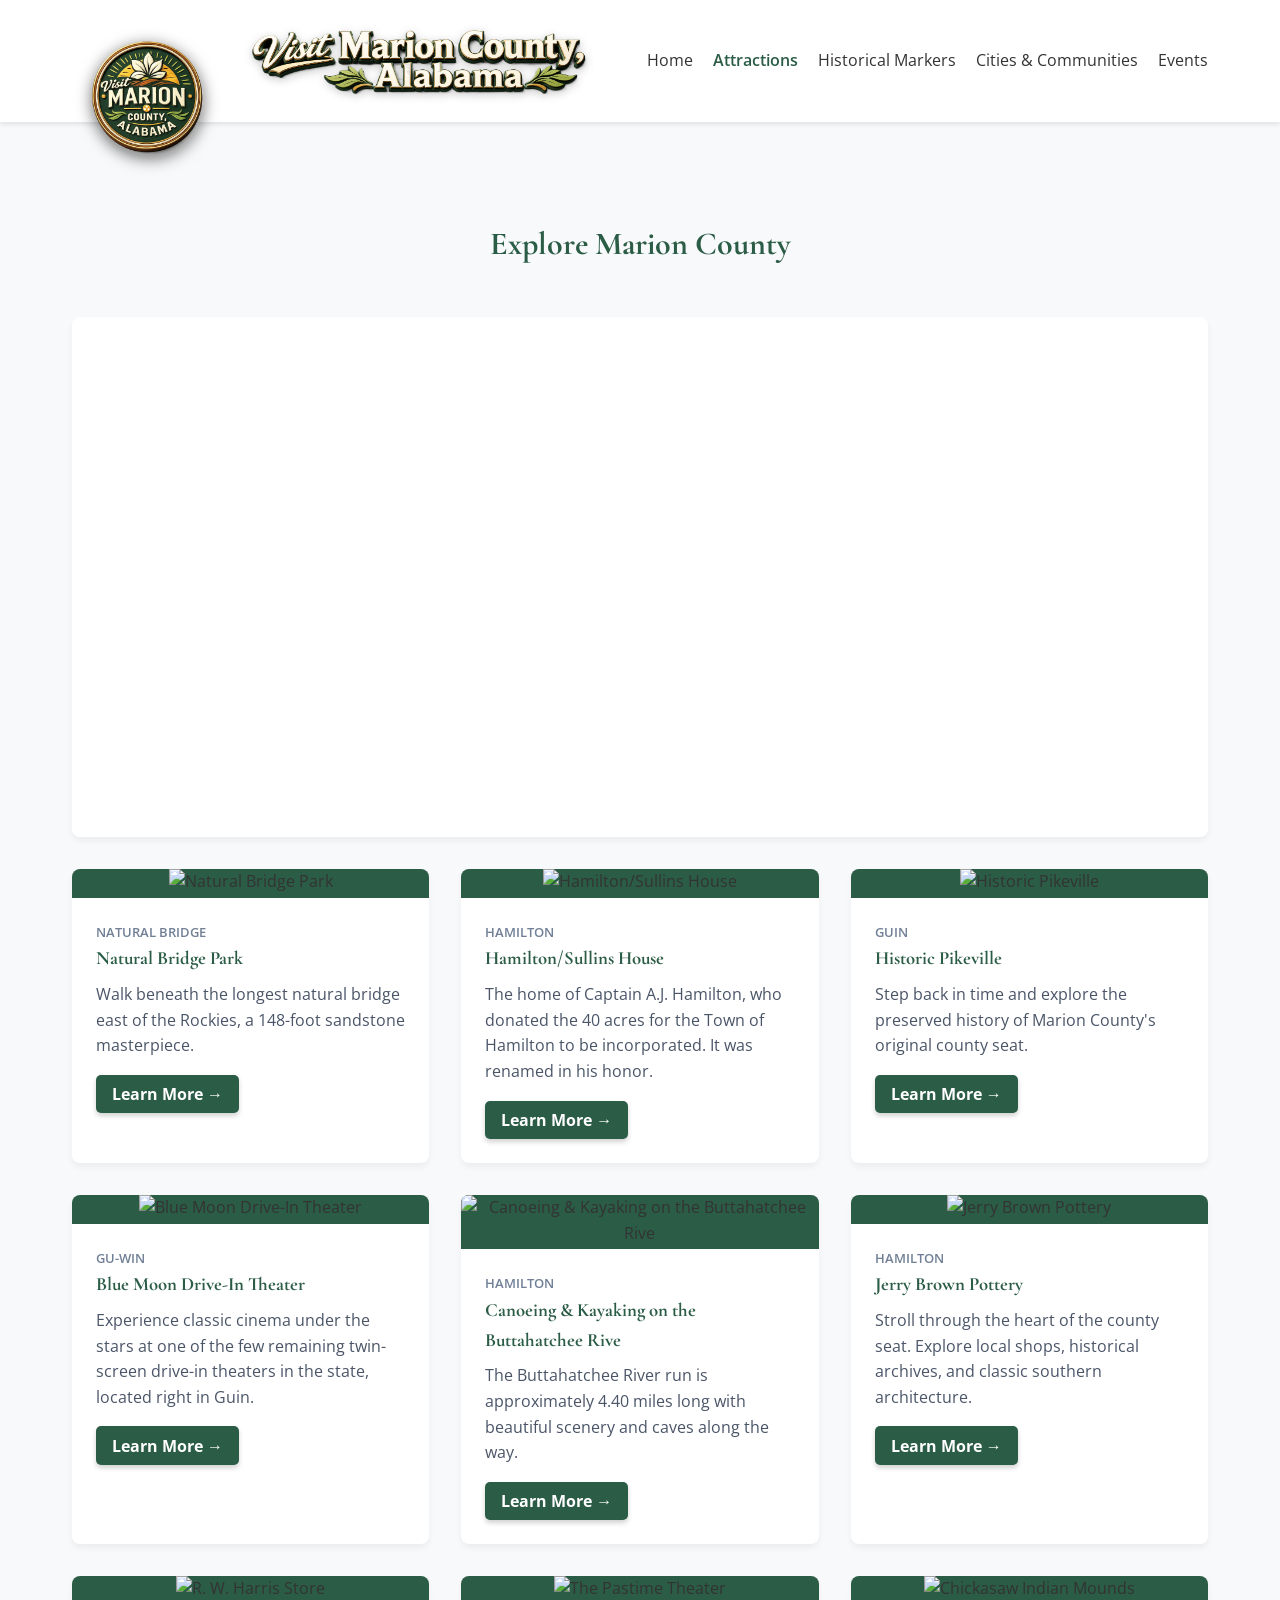
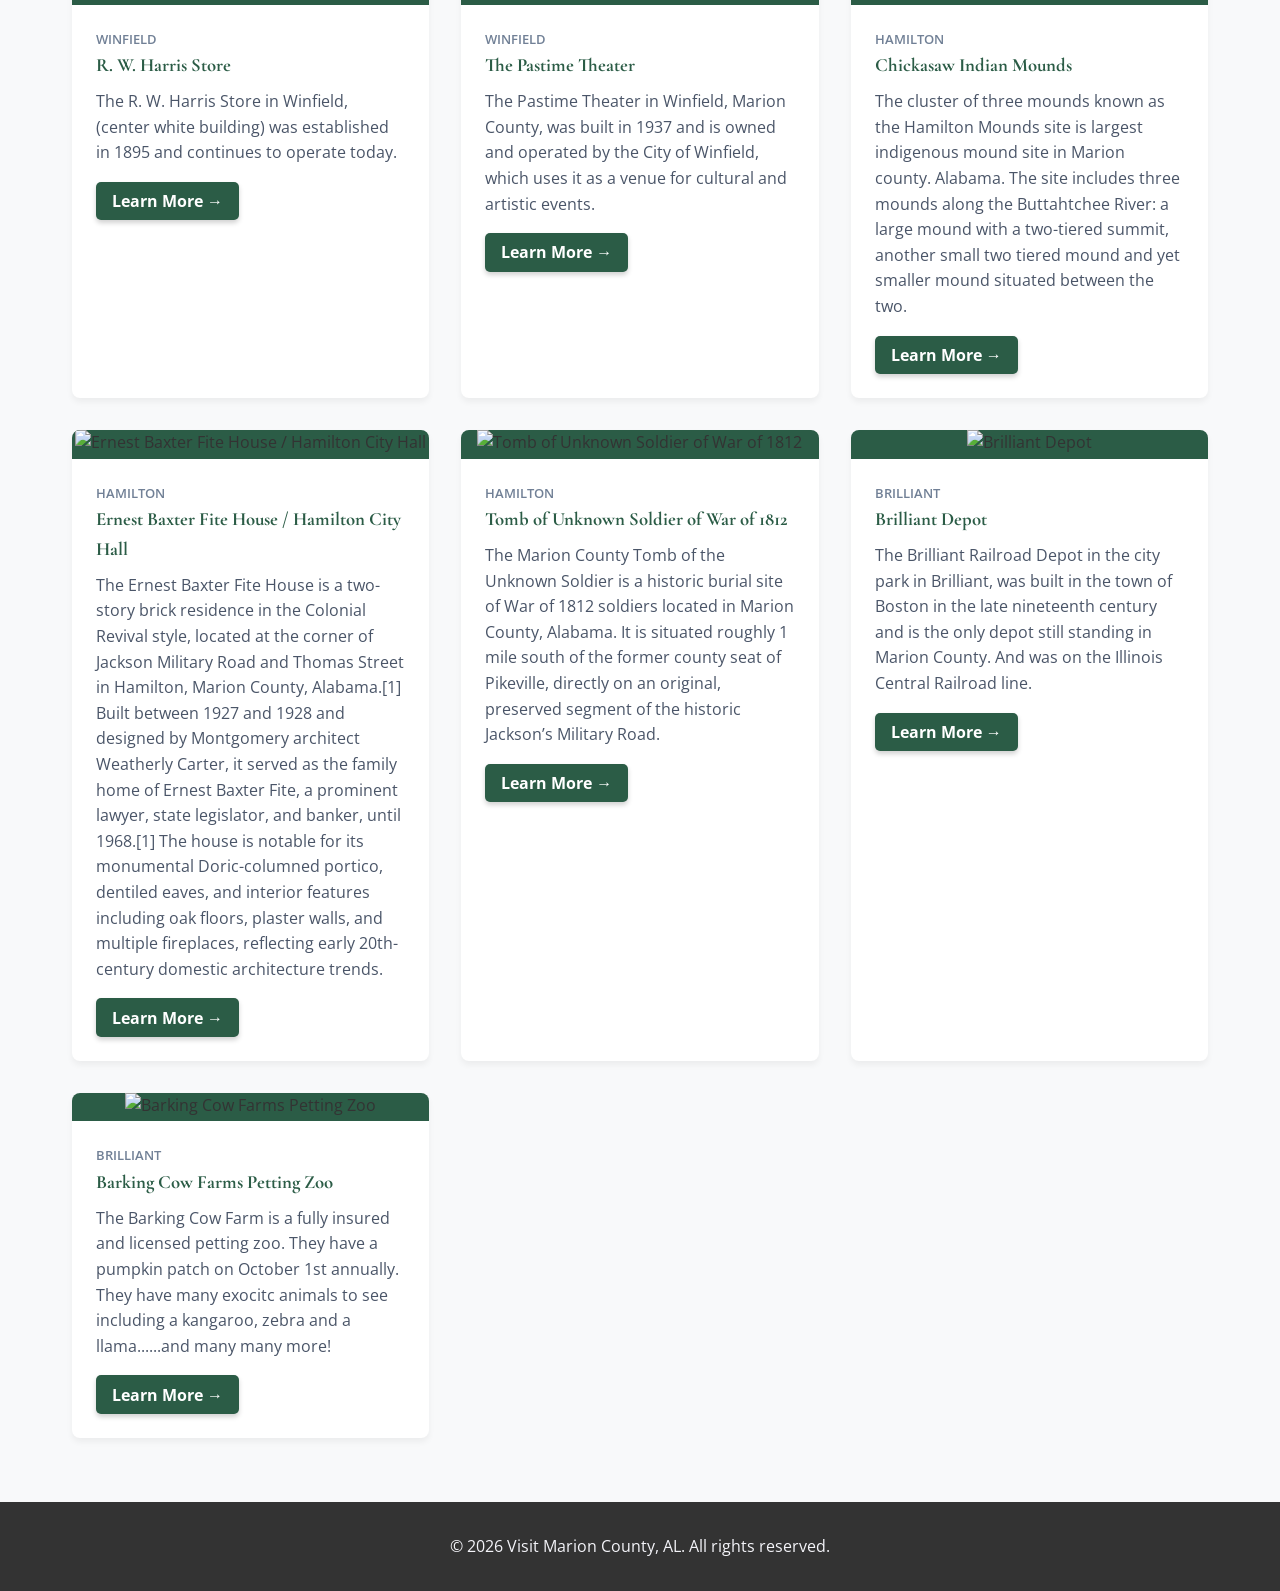
==== commit 4f2cd2b5: "Add files via upload" ====
--- a/attractions.html
+++ b/attractions.html
@@ -39,6 +39,7 @@
                 <ul>
                     <li><a href="index.html?v=202606122225">Home</a></li>
                     <li><a href="attractions.html?v=202606122225" class="active">Attractions</a></li>
+                    <li><a href="historical-markers.html?v=202606122225">Historical Markers</a></li>
                     <li><a href="communities.html?v=202606122225">Cities & Communities</a></li>
                     <li><a href="events.html?v=202606122225">Events</a></li>
                 </ul>
--- a/style.css
+++ b/style.css
@@ -85,7 +85,7 @@
 .main-nav ul {
     list-style: none;
     display: flex;
-    gap: 2rem;
+    gap: 1.25rem;
 }
 
 .main-nav a:hover, .main-nav a.active {
@@ -167,8 +167,15 @@
     margin-bottom: 3rem;
     color: var(--primary-color);
 }
-
-/* THE MAGIC RESPONSIVE GRID */
+
+.page-intro {
+    max-width: 760px;
+    margin: -1.75rem auto 2rem;
+    color: #4a5568;
+    text-align: center;
+}
+
+/* THE MAGIC RESPONSIVE GRID */
 .grid-container {
     display: grid;
     /* This automatically creates new columns if there is at least 300px of space, otherwise it stacks them */
@@ -203,6 +210,14 @@
     transform: translateY(-5px);
 }
 
+.empty-state {
+    grid-column: 1 / -1;
+    max-width: 720px;
+    margin: 0 auto;
+    color: #4a5568;
+    text-align: center;
+}
+
 .card-image {
     height: 200px;
     width: 100%;
@@ -218,6 +233,19 @@
     font-weight: 700;
     margin-bottom: 0.5rem;
     color: var(--primary-color);
+}
+
+.card-location {
+    border-top: 1px solid rgba(43, 92, 70, 0.12);
+    border-bottom: 1px solid rgba(43, 92, 70, 0.12);
+    margin: 0 0 1rem;
+    padding: 0.75rem 0;
+}
+
+.card-location p {
+    color: #4a5568;
+    font-size: 0.92rem;
+    margin: 0.15rem 0;
 }
 
 .card-link {
@@ -237,6 +265,14 @@
     background-color: #1f4433;
     color: var(--bg-light);
     transform: translateY(-2px);
+}
+
+.card-link-secondary {
+    background-color: var(--secondary-color);
+}
+
+.card-link-secondary:hover {
+    background-color: #d67118;
 }
 
 .card-actions {
